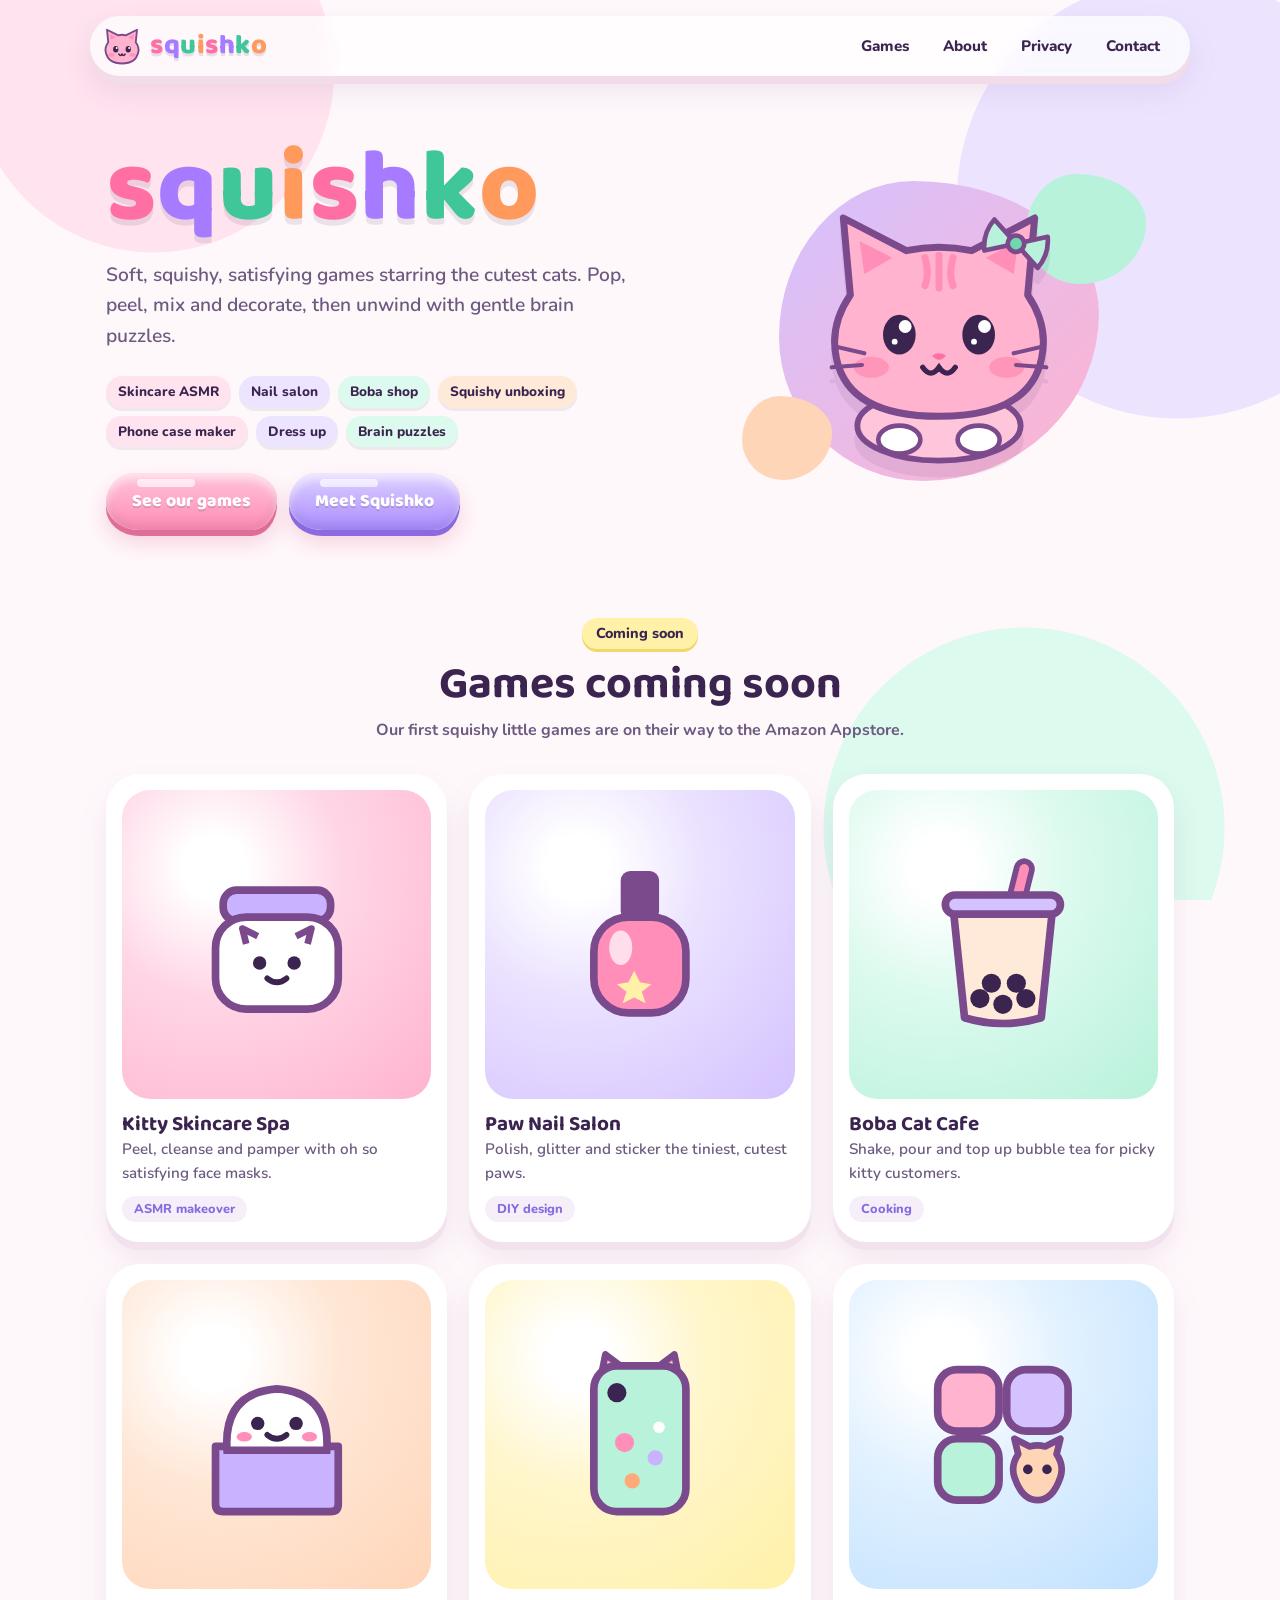
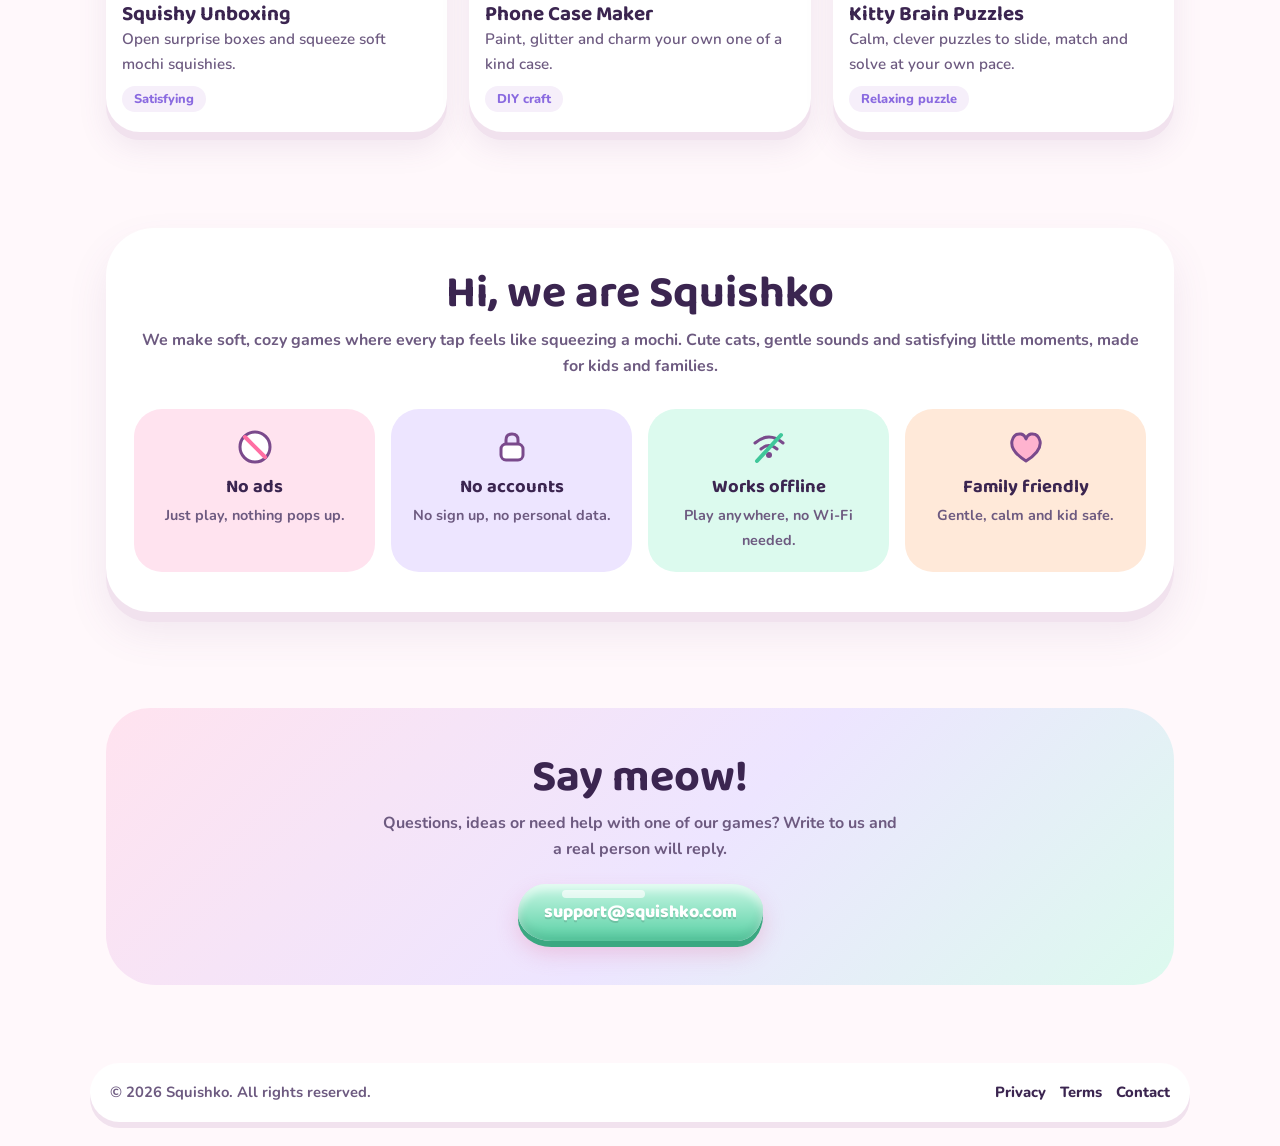
==== index.html @ 9e7a3667 "Squishko website: home, privacy, terms Co-Authored-By: Claude Opus 5.5 <noreply@anthropic.com>" ====
<!DOCTYPE html>
<html lang="en">
<head>
<meta charset="UTF-8">
<meta name="viewport" content="width=device-width, initial-scale=1.0">
<title>Squishko | Cute Cat ASMR Games</title>
<meta name="description" content="Squishko makes cute cat games full of satisfying ASMR, DIY makeovers and relaxing brain puzzles. No ads, no accounts, made for kids and families.">
<meta name="theme-color" content="#ffb3cf">
<link rel="icon" href="favicon.svg" type="image/svg+xml">
<link rel="preconnect" href="https://fonts.googleapis.com"><link rel="preconnect" href="https://fonts.gstatic.com" crossorigin>
<link href="https://fonts.googleapis.com/css2?family=Baloo+2:wght@600;800&family=Nunito:wght@600;700;800&display=swap" rel="stylesheet">
<link rel="stylesheet" href="style.css">
</head>
<body>

<nav class="nav">
  <a class="brand" href="index.html" aria-label="Squishko home"><img src="logo.svg" alt="">
    <span class="wordmark"><span>s</span><span>q</span><span>u</span><span>i</span><span>s</span><span>h</span><span>k</span><span>o</span></span></a>
  <ul><li><a href="#games">Games</a></li><li><a href="#about">About</a></li><li><a href="privacy.html">Privacy</a></li><li><a href="#contact">Contact</a></li></ul>
</nav>

<header class="hero">
  <div>
    <h1 class="wordmark big" aria-label="squishko"><span>s</span><span>q</span><span>u</span><span>i</span><span>s</span><span>h</span><span>k</span><span>o</span></h1>
    <p class="lead">Soft, squishy, satisfying games starring the cutest cats. Pop, peel, mix and decorate, then unwind with gentle brain puzzles.</p>
    <div class="tags">
      <span class="tag">Skincare ASMR</span><span class="tag">Nail salon</span><span class="tag">Boba shop</span><span class="tag">Squishy unboxing</span>
      <span class="tag">Phone case maker</span><span class="tag">Dress up</span><span class="tag">Brain puzzles</span>
    </div>
    <div class="btns"><a class="jelly" href="#games">See our games</a><a class="jelly lilac" href="#about">Meet Squishko</a></div>
  </div>
  <div class="mascot-wrap" aria-hidden="true">
    <div class="blob b1"></div><div class="blob b2"></div><div class="blob b3"></div>
    <svg class="mascot" viewBox="0 0 240 230" xmlns="http://www.w3.org/2000/svg">
      <!-- body -->
      <ellipse cx="120" cy="196" rx="70" ry="30" fill="#ffc6db" stroke="#7a4a8c" stroke-width="5"/>
      <ellipse cx="86" cy="208" rx="18" ry="12" fill="#fff" stroke="#7a4a8c" stroke-width="4"/>
      <ellipse cx="154" cy="208" rx="18" ry="12" fill="#fff" stroke="#7a4a8c" stroke-width="4"/>
      <!-- head -->
      <path d="M44 84 L38 18 L92 46 Q120 40 148 46 L202 18 L196 84 Q214 110 208 138 Q198 188 120 188 Q42 188 32 138 Q26 110 44 84Z" fill="#ffb3cf" stroke="#7a4a8c" stroke-width="6" stroke-linejoin="round"/>
      <path d="M52 38 L80 52 L56 66Z" fill="#ff8fb8"/><path d="M188 38 L160 52 L184 66Z" fill="#ff8fb8"/>
      <!-- forehead stripes -->
      <path d="M108 52 Q112 66 108 76 M120 50 L120 78 M132 52 Q128 66 132 76" stroke="#ff8fb8" stroke-width="6" stroke-linecap="round" fill="none"/>
      <!-- eyes -->
      <g class="eye"><ellipse cx="86" cy="118" rx="14" ry="17" fill="#3b2550"/><circle cx="91" cy="111" r="5.5" fill="#fff"/><circle cx="82" cy="124" r="2.5" fill="#fff"/></g>
      <g class="eye"><ellipse cx="154" cy="118" rx="14" ry="17" fill="#3b2550"/><circle cx="159" cy="111" r="5.5" fill="#fff"/><circle cx="150" cy="124" r="2.5" fill="#fff"/></g>
      <!-- blush -->
      <ellipse cx="62" cy="146" rx="15" ry="9" fill="#ff7fa8" opacity=".55"/><ellipse cx="178" cy="146" rx="15" ry="9" fill="#ff7fa8" opacity=".55"/>
      <!-- nose + mouth -->
      <path d="M114 136 Q120 132 126 136 Q120 143 114 136Z" fill="#ff6fa3"/>
      <path d="M106 146 Q113 156 120 146 Q127 156 134 146" fill="none" stroke="#3b2550" stroke-width="4.5" stroke-linecap="round"/>
      <!-- whiskers -->
      <path d="M30 128 L56 134 M28 146 L54 144 M210 128 L184 134 M212 146 L186 144" stroke="#7a4a8c" stroke-width="3.5" stroke-linecap="round"/>
      <!-- bow -->
      <g transform="translate(186 40) rotate(18)">
        <path d="M0 0 L-24 -14 Q-30 0 -24 14Z M0 0 L24 -14 Q30 0 24 14Z" fill="#b8f2db" stroke="#7a4a8c" stroke-width="4" stroke-linejoin="round"/>
        <circle r="7" fill="#6fd8b0" stroke="#7a4a8c" stroke-width="4"/>
      </g>
    </svg>
  </div>
</header>

<section id="games">
  <div class="center"><span class="soon-badge">Coming soon</span></div>
  <h2 class="section-title">Games coming soon</h2>
  <p class="section-sub">Our first squishy little games are on their way to the Amazon Appstore.</p>
  <div class="grid">
    <article class="card">
      <div class="art pink"><svg viewBox="0 0 100 100" aria-hidden="true">
        <rect x="22" y="22" width="56" height="16" rx="7" fill="#c9b2ff" stroke="#7a4a8c" stroke-width="4"/>
        <rect x="18" y="36" width="64" height="48" rx="16" fill="#fff" stroke="#7a4a8c" stroke-width="4"/>
        <path d="M34 50 L32 42 L40 46 M66 50 L68 42 L60 46" fill="none" stroke="#7a4a8c" stroke-width="3.5" stroke-linejoin="round"/>
        <circle cx="41" cy="60" r="3.5" fill="#3b2550"/><circle cx="59" cy="60" r="3.5" fill="#3b2550"/>
        <path d="M45 68 Q50 72 55 68" fill="none" stroke="#3b2550" stroke-width="3" stroke-linecap="round"/></svg></div>
      <h3>Kitty Skincare Spa</h3><p>Peel, cleanse and pamper with oh so satisfying face masks.</p><span class="pill">ASMR makeover</span>
    </article>
    <article class="card">
      <div class="art lilac"><svg viewBox="0 0 100 100" aria-hidden="true">
        <rect x="40" y="12" width="20" height="26" rx="5" fill="#7a4a8c"/>
        <rect x="26" y="36" width="48" height="50" rx="18" fill="#ff8fb8" stroke="#7a4a8c" stroke-width="4"/>
        <ellipse cx="40" cy="52" rx="6" ry="9" fill="#fff" opacity=".7"/>
        <path d="M44 70 l3 -6 l3 6 l6 1 l-5 4 l2 6 l-6 -3 l-6 3 l2 -6 l-5 -4z" fill="#fff1a8"/></svg></div>
      <h3>Paw Nail Salon</h3><p>Polish, glitter and sticker the tiniest, cutest paws.</p><span class="pill">DIY design</span>
    </article>
    <article class="card">
      <div class="art mint"><svg viewBox="0 0 100 100" aria-hidden="true">
        <rect x="54" y="6" width="8" height="34" rx="4" fill="#ff8fb8" stroke="#7a4a8c" stroke-width="3" transform="rotate(14 58 23)"/>
        <path d="M24 30 H76 L70 88 Q50 94 30 88Z" fill="#ffe9d9" stroke="#7a4a8c" stroke-width="4" stroke-linejoin="round"/>
        <rect x="20" y="24" width="60" height="10" rx="5" fill="#d4c2ff" stroke="#7a4a8c" stroke-width="4"/>
        <circle cx="38" cy="78" r="5" fill="#3b2550"/><circle cx="50" cy="81" r="5" fill="#3b2550"/><circle cx="62" cy="78" r="5" fill="#3b2550"/><circle cx="44" cy="70" r="5" fill="#3b2550"/><circle cx="57" cy="70" r="5" fill="#3b2550"/></svg></div>
      <h3>Boba Cat Cafe</h3><p>Shake, pour and top up bubble tea for picky kitty customers.</p><span class="pill">Cooking</span>
    </article>
    <article class="card">
      <div class="art peach"><svg viewBox="0 0 100 100" aria-hidden="true">
        <path d="M18 56 H82 V86 Q82 90 78 90 H22 Q18 90 18 86Z" fill="#c9b2ff" stroke="#7a4a8c" stroke-width="4" stroke-linejoin="round"/>
        <path d="M24 58 Q22 28 50 26 Q78 28 76 58Z" fill="#fff" stroke="#7a4a8c" stroke-width="4"/>
        <circle cx="40" cy="44" r="3.5" fill="#3b2550"/><circle cx="60" cy="44" r="3.5" fill="#3b2550"/>
        <ellipse cx="33" cy="51" rx="4" ry="2.5" fill="#ff8fb8"/><ellipse cx="67" cy="51" rx="4" ry="2.5" fill="#ff8fb8"/>
        <path d="M45 50 Q50 54 55 50" fill="none" stroke="#3b2550" stroke-width="3" stroke-linecap="round"/></svg></div>
      <h3>Squishy Unboxing</h3><p>Open surprise boxes and squeeze soft mochi squishies.</p><span class="pill">Satisfying</span>
    </article>
    <article class="card">
      <div class="art butter"><svg viewBox="0 0 100 100" aria-hidden="true">
        <path d="M30 18 L32 8 L40 14 M70 18 L68 8 L60 14" fill="#ffb3cf" stroke="#7a4a8c" stroke-width="3.5" stroke-linejoin="round"/>
        <rect x="26" y="14" width="48" height="76" rx="12" fill="#b8f2db" stroke="#7a4a8c" stroke-width="4"/>
        <circle cx="38" cy="28" r="5" fill="#3b2550"/>
        <circle cx="42" cy="54" r="5" fill="#ff8fb8"/><circle cx="58" cy="62" r="4" fill="#c9b2ff"/><circle cx="46" cy="74" r="4" fill="#ffaa78"/><circle cx="60" cy="46" r="3" fill="#fff"/></svg></div>
      <h3>Phone Case Maker</h3><p>Paint, glitter and charm your own one of a kind case.</p><span class="pill">DIY craft</span>
    </article>
    <article class="card">
      <div class="art sky"><svg viewBox="0 0 100 100" aria-hidden="true">
        <rect x="16" y="16" width="32" height="32" rx="10" fill="#ffb3cf" stroke="#7a4a8c" stroke-width="4"/>
        <rect x="52" y="16" width="32" height="32" rx="10" fill="#d4c2ff" stroke="#7a4a8c" stroke-width="4"/>
        <rect x="16" y="52" width="32" height="32" rx="10" fill="#b8f2db" stroke="#7a4a8c" stroke-width="4"/>
        <path d="M58 60 L56 52 L64 56 Q68 55 72 56 L80 52 L78 60 Q82 66 80 72 Q76 84 68 84 Q60 84 56 72 Q54 66 58 60Z" fill="#ffd5b8" stroke="#7a4a8c" stroke-width="3.5" stroke-linejoin="round"/>
        <circle cx="63" cy="68" r="2.5" fill="#3b2550"/><circle cx="73" cy="68" r="2.5" fill="#3b2550"/></svg></div>
      <h3>Kitty Brain Puzzles</h3><p>Calm, clever puzzles to slide, match and solve at your own pace.</p><span class="pill">Relaxing puzzle</span>
    </article>
  </div>
</section>

<section id="about">
  <div class="about">
    <h2 class="section-title">Hi, we are Squishko</h2>
    <p class="section-sub">We make soft, cozy games where every tap feels like squeezing a mochi. Cute cats, gentle sounds and satisfying little moments, made for kids and families.</p>
    <div class="features">
      <div class="feat"><div class="ico" aria-hidden="true"><svg viewBox="0 0 40 40" width="40" height="40" style="margin:0 auto"><circle cx="20" cy="20" r="15" fill="#fff" stroke="#7a4a8c" stroke-width="3"/><path d="M10 10 L30 30" stroke="#ff6fa3" stroke-width="4" stroke-linecap="round"/></svg></div><b>No ads</b><span>Just play, nothing pops up.</span></div>
      <div class="feat"><div class="ico" aria-hidden="true"><svg viewBox="0 0 40 40" width="40" height="40" style="margin:0 auto"><rect x="9" y="17" width="22" height="16" rx="5" fill="#fff" stroke="#7a4a8c" stroke-width="3"/><path d="M14 17 V13 Q14 7 20 7 Q26 7 26 13 V17" fill="none" stroke="#7a4a8c" stroke-width="3"/></svg></div><b>No accounts</b><span>No sign up, no personal data.</span></div>
      <div class="feat"><div class="ico" aria-hidden="true"><svg viewBox="0 0 40 40" width="40" height="40" style="margin:0 auto"><path d="M6 16 Q20 4 34 16" fill="none" stroke="#7a4a8c" stroke-width="3" stroke-linecap="round"/><path d="M12 22 Q20 15 28 22" fill="none" stroke="#7a4a8c" stroke-width="3" stroke-linecap="round"/><circle cx="20" cy="28" r="3" fill="#7a4a8c"/><path d="M8 34 L32 8" stroke="#3fc79a" stroke-width="4" stroke-linecap="round"/></svg></div><b>Works offline</b><span>Play anywhere, no Wi-Fi needed.</span></div>
      <div class="feat"><div class="ico" aria-hidden="true"><svg viewBox="0 0 40 40" width="40" height="40" style="margin:0 auto"><path d="M20 34 Q4 24 6 14 Q8 6 15 7 Q19 8 20 12 Q21 8 25 7 Q32 6 34 14 Q36 24 20 34Z" fill="#ffb3cf" stroke="#7a4a8c" stroke-width="3" stroke-linejoin="round"/></svg></div><b>Family friendly</b><span>Gentle, calm and kid safe.</span></div>
    </div>
  </div>
</section>

<section id="contact">
  <div class="contact">
    <h2 class="section-title">Say meow!</h2>
    <p>Questions, ideas or need help with one of our games? Write to us and a real person will reply.</p>
    <a class="jelly mint" href="mailto:support@squishko.com">support@squishko.com</a>
  </div>
</section>

<footer>
  <div>&copy; 2026 Squishko. All rights reserved.</div>
  <ul><li><a href="privacy.html">Privacy</a></li><li><a href="terms.html">Terms</a></li><li><a href="mailto:support@squishko.com">Contact</a></li></ul>
</footer>

</body>
</html>
---- style.css ----
/* Squishko: soft pastel "squishy" style */
:root{
  --pink:#ffb3cf; --pink-d:#ff86b1;
  --lilac:#d4c2ff; --lilac-d:#a98bff;
  --mint:#b8f2db; --mint-d:#6fd8b0;
  --peach:#ffd5b8; --peach-d:#ffaa78;
  --butter:#fff1a8;
  --cream:#fff8fb;
  --ink:#3b2550; --ink-soft:#6d5a80;
  --card:#ffffff;
  --r-blob:42% 58% 55% 45% / 52% 44% 56% 48%;
}
*{box-sizing:border-box;margin:0;padding:0}
html{scroll-behavior:smooth}
body{
  font-family:"Nunito",system-ui,sans-serif;
  color:var(--ink);
  background:var(--cream);
  background-image:
    radial-gradient(circle at 12% 8%, #ffe3ef 0 180px, transparent 181px),
    radial-gradient(circle at 92% 22%, #ece4ff 0 220px, transparent 221px),
    radial-gradient(circle at 80% 92%, #dcfaee 0 200px, transparent 201px);
  background-attachment:fixed;
  line-height:1.6;
  overflow-x:hidden;
}
a{color:#b04c86}
img,svg{display:block}
h1,h2,h3,.wordmark{font-family:"Baloo 2",system-ui,sans-serif;line-height:1.15}

/* ---------- nav ---------- */
.nav{
  max-width:1100px;margin:16px auto 0;padding:10px 16px 10px 12px;
  display:flex;align-items:center;justify-content:space-between;gap:12px;
  background:rgba(255,255,255,.75);backdrop-filter:blur(8px);
  border-radius:999px;box-shadow:0 8px 0 #f3dcea,0 14px 30px rgba(122,74,140,.12);
  position:sticky;top:12px;z-index:10;width:calc(100% - 32px);
}
.brand{display:flex;align-items:center;gap:8px;text-decoration:none;color:var(--ink)}
.brand img{width:40px;height:40px;animation:wobble 4s ease-in-out infinite}
.nav ul{list-style:none;display:flex;gap:6px;flex-wrap:wrap}
.nav ul a{
  display:block;padding:6px 14px;border-radius:999px;text-decoration:none;
  color:var(--ink);font-weight:800;font-size:.95rem;transition:background .2s, transform .2s;
}
.nav ul a:hover{background:#ffe6f1;transform:scale(1.06)}

/* ---------- wordmark ---------- */
.wordmark{font-weight:800;font-size:1.7rem;letter-spacing:.5px;display:inline-flex}
.wordmark span{display:inline-block;animation:bounce 2.4s ease-in-out infinite;text-shadow:0 3px 0 rgba(59,37,80,.12)}
.wordmark span:nth-child(1){color:#ff6fa3;animation-delay:0s}
.wordmark span:nth-child(2){color:#a77bff;animation-delay:.08s}
.wordmark span:nth-child(3){color:#3fc79a;animation-delay:.16s}
.wordmark span:nth-child(4){color:#ff9a5c;animation-delay:.24s}
.wordmark span:nth-child(5){color:#ff6fa3;animation-delay:.32s}
.wordmark span:nth-child(6){color:#a77bff;animation-delay:.40s}
.wordmark span:nth-child(7){color:#3fc79a;animation-delay:.48s}
.wordmark span:nth-child(8){color:#ff9a5c;animation-delay:.56s}
.wordmark.big{font-size:clamp(3.2rem,11vw,6.4rem);letter-spacing:1px}
.wordmark.big span{text-shadow:0 6px 0 rgba(59,37,80,.10)}

/* ---------- hero ---------- */
.hero{
  max-width:1100px;margin:0 auto;padding:56px 16px 40px;
  display:grid;grid-template-columns:1.1fr .9fr;gap:24px;align-items:center;position:relative;
}
.hero p.lead{font-size:1.2rem;color:var(--ink-soft);max-width:520px;margin:10px 0 24px;font-weight:600}
.tags{display:flex;flex-wrap:wrap;gap:8px;margin-bottom:26px}
.tag{padding:5px 12px;border-radius:999px;font-weight:800;font-size:.85rem;background:#fff;box-shadow:0 3px 0 rgba(59,37,80,.08)}
.tag:nth-child(4n+1){background:#ffe3ef}.tag:nth-child(4n+2){background:#ede5ff}
.tag:nth-child(4n+3){background:#dcfaee}.tag:nth-child(4n){background:#ffe9d9}
.mascot-wrap{position:relative;display:grid;place-items:center;min-height:340px}
.blob{position:absolute;border-radius:var(--r-blob);animation:morph 9s ease-in-out infinite}
.blob.b1{width:320px;height:300px;background:linear-gradient(135deg,var(--lilac),var(--pink))}
.blob.b2{width:120px;height:110px;background:var(--mint);top:4%;right:6%;animation-duration:7s}
.blob.b3{width:90px;height:84px;background:var(--peach);bottom:6%;left:8%;animation-duration:11s}
.mascot{position:relative;width:min(280px,70vw);animation:squish 2.8s ease-in-out infinite;transform-origin:50% 100%;filter:drop-shadow(0 14px 0 rgba(59,37,80,.08))}

/* ---------- jelly buttons ---------- */
.btns{display:flex;gap:12px;flex-wrap:wrap}
.jelly{
  --c1:#ffc4da;--c2:#ff8cb6;--sh:#e06d98;
  display:inline-block;padding:14px 26px;border:0;border-radius:28px 32px 26px 34px / 30px 26px 32px 28px;
  font-family:"Baloo 2",sans-serif;font-weight:800;font-size:1.1rem;color:#fff;text-decoration:none;cursor:pointer;
  background:linear-gradient(180deg,var(--c1),var(--c2));
  box-shadow:inset 0 6px 8px rgba(255,255,255,.55),inset 0 -6px 10px rgba(0,0,0,.08),0 6px 0 var(--sh),0 12px 22px rgba(224,109,152,.30);
  text-shadow:0 2px 0 rgba(0,0,0,.12);position:relative;transition:transform .15s;
}
.jelly::after{content:"";position:absolute;left:18%;top:6px;width:34%;height:8px;border-radius:99px;background:rgba(255,255,255,.65)}
.jelly:hover{animation:jelly .6s}
.jelly:active{transform:translateY(4px) scale(1.04,.92);box-shadow:inset 0 6px 8px rgba(255,255,255,.55),0 2px 0 var(--sh)}
.jelly.lilac{--c1:#e0d2ff;--c2:#a98bff;--sh:#8a6ae0}
.jelly.mint{--c1:#c9f7e5;--c2:#57cfa3;--sh:#3aa881}

/* ---------- sections ---------- */
section{max-width:1100px;margin:0 auto;padding:48px 16px}
.section-title{text-align:center;margin-bottom:8px;font-size:clamp(2rem,5vw,2.8rem)}
.section-sub{text-align:center;color:var(--ink-soft);font-weight:700;margin-bottom:30px}
.soon-badge{display:inline-block;padding:4px 14px;border-radius:999px;background:var(--butter);font-weight:800;font-size:.9rem;margin-bottom:10px;box-shadow:0 3px 0 #f0d86a}
.center{text-align:center}

/* game placeholder cards */
.grid{display:grid;grid-template-columns:repeat(3,1fr);gap:22px}
.card{
  background:var(--card);border-radius:34px;padding:16px 16px 20px;
  box-shadow:0 8px 0 #f1e2ee,0 16px 30px rgba(122,74,140,.10);
  transition:transform .25s cubic-bezier(.3,1.6,.5,1);
}
.card:hover{transform:translateY(-6px) rotate(-1deg) scale(1.02)}
.card .art{
  aspect-ratio:1/1;border-radius:28px;display:grid;place-items:center;margin-bottom:14px;position:relative;overflow:hidden;
}
.card .art svg{width:62%;height:62%;animation:squish 3s ease-in-out infinite;transform-origin:50% 90%}
.card:nth-child(2) .art svg{animation-delay:.3s}.card:nth-child(3) .art svg{animation-delay:.6s}
.card:nth-child(4) .art svg{animation-delay:.9s}.card:nth-child(5) .art svg{animation-delay:1.2s}.card:nth-child(6) .art svg{animation-delay:1.5s}
.art.pink{background:radial-gradient(circle at 30% 25%,#fff 0 10%,#ffd6e6 40%,#ffb3cf)}
.art.lilac{background:radial-gradient(circle at 30% 25%,#fff 0 10%,#ebe2ff 40%,#d4c2ff)}
.art.mint{background:radial-gradient(circle at 30% 25%,#fff 0 10%,#dcfaee 40%,#b8f2db)}
.art.peach{background:radial-gradient(circle at 30% 25%,#fff 0 10%,#ffe7d6 40%,#ffd5b8)}
.art.butter{background:radial-gradient(circle at 30% 25%,#fff 0 10%,#fff6cc 40%,#fff1a8)}
.art.sky{background:radial-gradient(circle at 30% 25%,#fff 0 10%,#e1f1ff 40%,#bfe0ff)}
.card h3{font-size:1.3rem}
.card p{color:var(--ink-soft);font-weight:600;font-size:.95rem}
.card .pill{display:inline-block;margin-top:10px;padding:3px 12px;border-radius:999px;background:#f6effa;font-weight:800;font-size:.8rem;color:#8a6ae0}

/* about features */
.about{
  background:#fff;border-radius:48px 40px 52px 44px;padding:40px 28px;
  box-shadow:0 10px 0 #f1e2ee,0 20px 40px rgba(122,74,140,.10);
}
.features{display:grid;grid-template-columns:repeat(4,1fr);gap:16px;margin-top:26px}
.feat{border-radius:28px;padding:18px 14px;text-align:center;font-weight:700}
.feat .ico{font-size:1.9rem;line-height:1;margin-bottom:6px}
.feat b{display:block;font-family:"Baloo 2",sans-serif;font-size:1.15rem}
.feat span{color:var(--ink-soft);font-size:.9rem}
.feat:nth-child(1){background:#ffe3ef}.feat:nth-child(2){background:#ede5ff}.feat:nth-child(3){background:#dcfaee}.feat:nth-child(4){background:#ffe9d9}

/* contact */
.contact{
  text-align:center;background:linear-gradient(135deg,#ffe3ef,#ede5ff 55%,#dcfaee);
  border-radius:44px 52px 40px 50px;padding:44px 20px;
}
.contact p{color:var(--ink-soft);font-weight:700;margin:8px auto 22px;max-width:520px}

/* footer */
footer{
  max-width:1100px;margin:30px auto 24px;padding:18px 20px;width:calc(100% - 32px);
  display:flex;justify-content:space-between;align-items:center;gap:12px;flex-wrap:wrap;
  background:#fff;border-radius:999px;font-weight:700;color:var(--ink-soft);font-size:.92rem;
  box-shadow:0 6px 0 #f1e2ee;
}
footer ul{list-style:none;display:flex;gap:14px}
footer a{color:var(--ink);text-decoration:none;font-weight:800}
footer a:hover{color:#ff6fa3}

/* prose pages */
.prose{
  max-width:820px;margin:34px auto;padding:36px 28px;width:calc(100% - 32px);
  background:#fff;border-radius:40px;box-shadow:0 10px 0 #f1e2ee,0 20px 40px rgba(122,74,140,.08);
}
.prose h1{font-size:clamp(2.1rem,6vw,2.8rem);color:#ff6fa3}
.prose .meta{color:var(--ink-soft);font-weight:700;margin-bottom:18px}
.prose h2{font-size:1.4rem;margin:26px 0 6px;color:#8a6ae0}
.prose p,.prose li{margin-bottom:10px}
.prose ul{padding-left:4px;list-style:none}
.prose ul li{position:relative;padding-left:28px}
.prose ul li::before{content:"";position:absolute;left:4px;top:.45em;width:13px;height:13px;border-radius:50% 45% 55% 50%;background:var(--pink)}
.prose ul li:nth-child(3n+2)::before{background:var(--lilac)}
.prose ul li:nth-child(3n)::before{background:var(--mint-d)}

/* ---------- animations ---------- */
@keyframes bounce{0%,100%{transform:translateY(0) scale(1,1)}20%{transform:translateY(-8px) scale(.94,1.08)}40%{transform:translateY(0) scale(1.08,.92)}55%{transform:translateY(0) scale(1,1)}}
@keyframes squish{0%,100%{transform:scale(1,1)}45%{transform:scale(1.06,.93)}70%{transform:scale(.97,1.04)}}
@keyframes jelly{0%{transform:scale(1,1)}30%{transform:scale(1.12,.88)}50%{transform:scale(.92,1.08)}70%{transform:scale(1.04,.96)}100%{transform:scale(1,1)}}
@keyframes morph{0%,100%{border-radius:42% 58% 55% 45% / 52% 44% 56% 48%}50%{border-radius:58% 42% 46% 54% / 45% 56% 44% 55%}}
@keyframes wobble{0%,100%{transform:rotate(0)}50%{transform:rotate(-8deg)}}
@keyframes blink{0%,92%,100%{transform:scaleY(1)}95%{transform:scaleY(.1)}}
.eye{animation:blink 4.5s infinite;transform-box:fill-box;transform-origin:center}

@media (prefers-reduced-motion:reduce){*{animation:none!important;transition:none!important}}

/* ---------- responsive ---------- */
@media (max-width:900px){
  .grid{grid-template-columns:repeat(2,1fr)}
  .features{grid-template-columns:repeat(2,1fr)}
}
@media (max-width:720px){
  .hero{grid-template-columns:1fr;text-align:center;padding-top:34px}
  .hero p.lead{margin-left:auto;margin-right:auto}
  .tags,.btns{justify-content:center}
  .mascot-wrap{min-height:280px;order:-1}
  .blob.b1{width:250px;height:235px}
  .nav{border-radius:30px}
  .nav ul a{padding:6px 10px;font-size:.88rem}
}
@media (max-width:520px){
  .grid{grid-template-columns:1fr 1fr;gap:14px}
  .card{padding:10px 10px 14px;border-radius:26px}
  .card .art{border-radius:20px}
  .card h3{font-size:1.05rem}.card p{font-size:.84rem}
  .about{padding:30px 16px}
  .features{grid-template-columns:1fr 1fr;gap:10px}
  footer{border-radius:30px;justify-content:center;text-align:center}
  .nav .wordmark{display:none}
  .nav ul a{padding:6px 8px;font-size:.86rem}
  .nav ul{gap:0}
  .prose{padding:26px 18px;border-radius:30px}
}
@media (max-width:340px){.nav ul li:nth-child(2){display:none}}
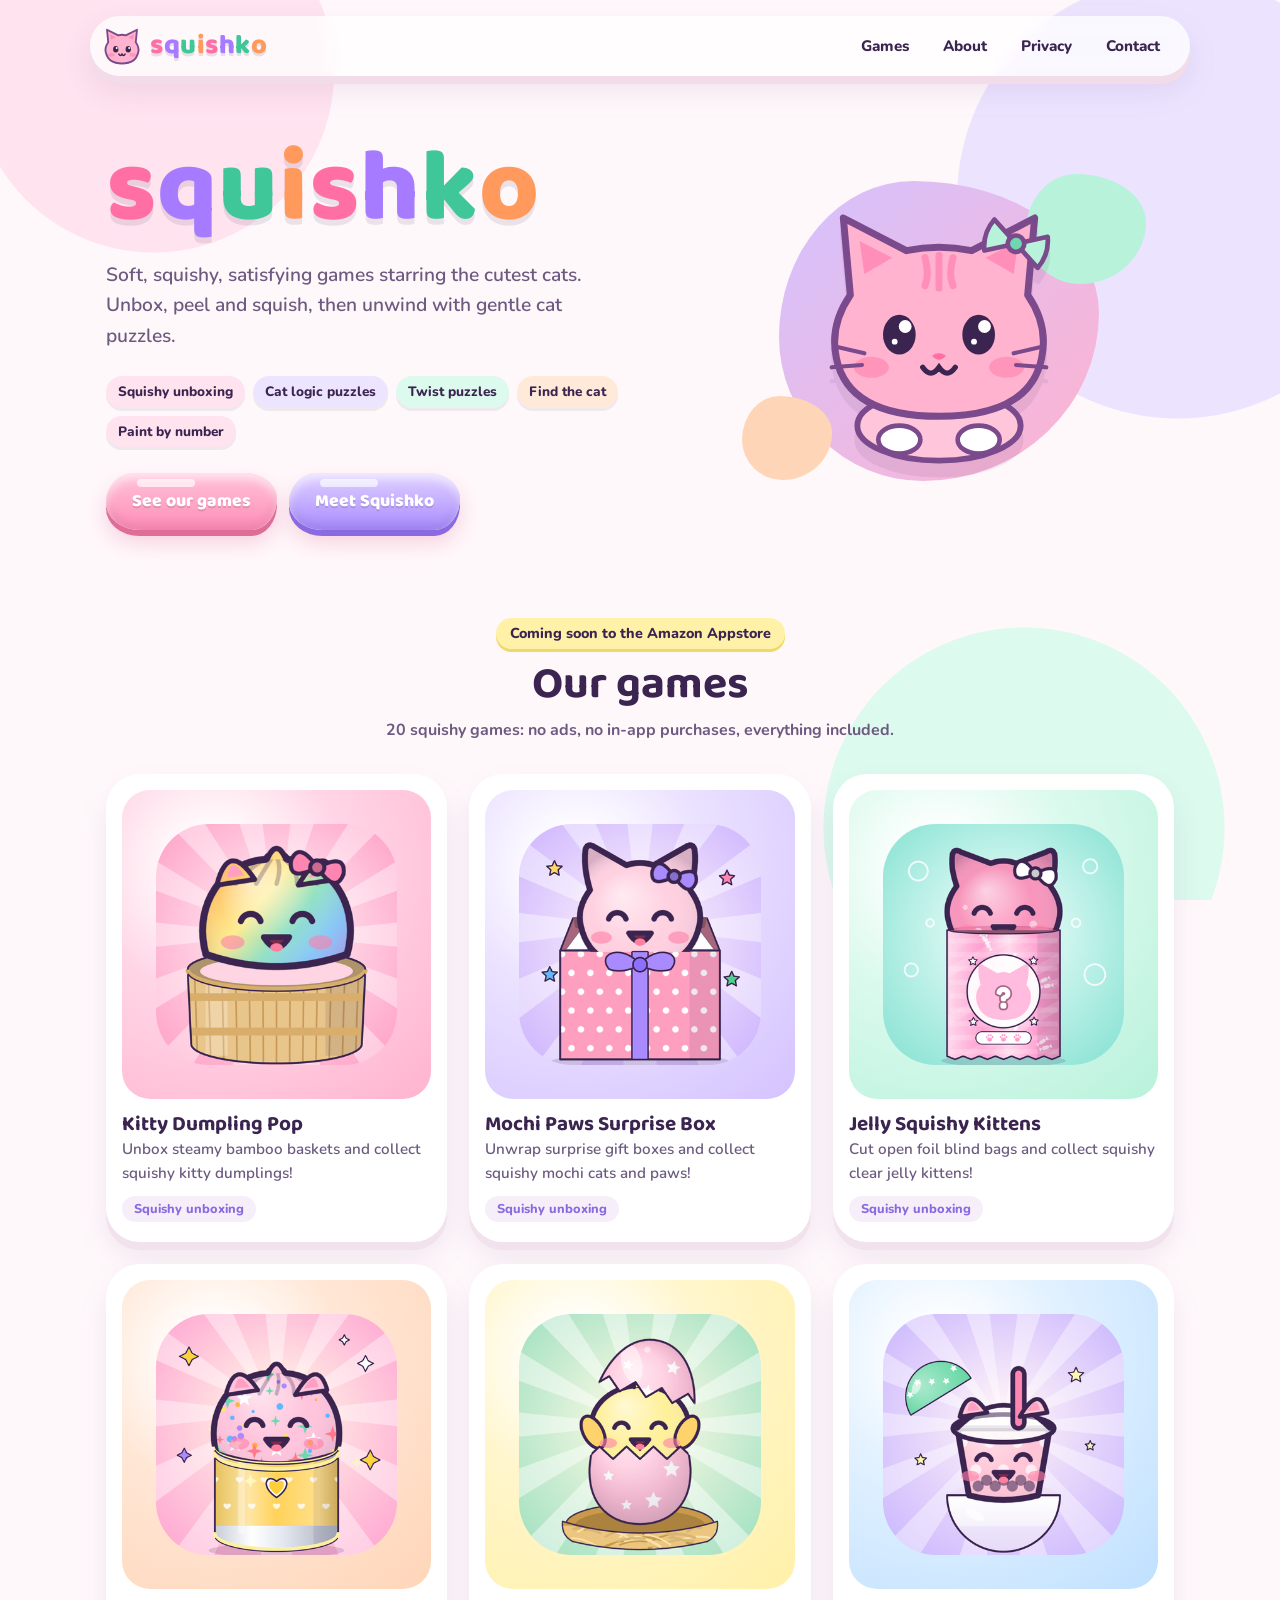
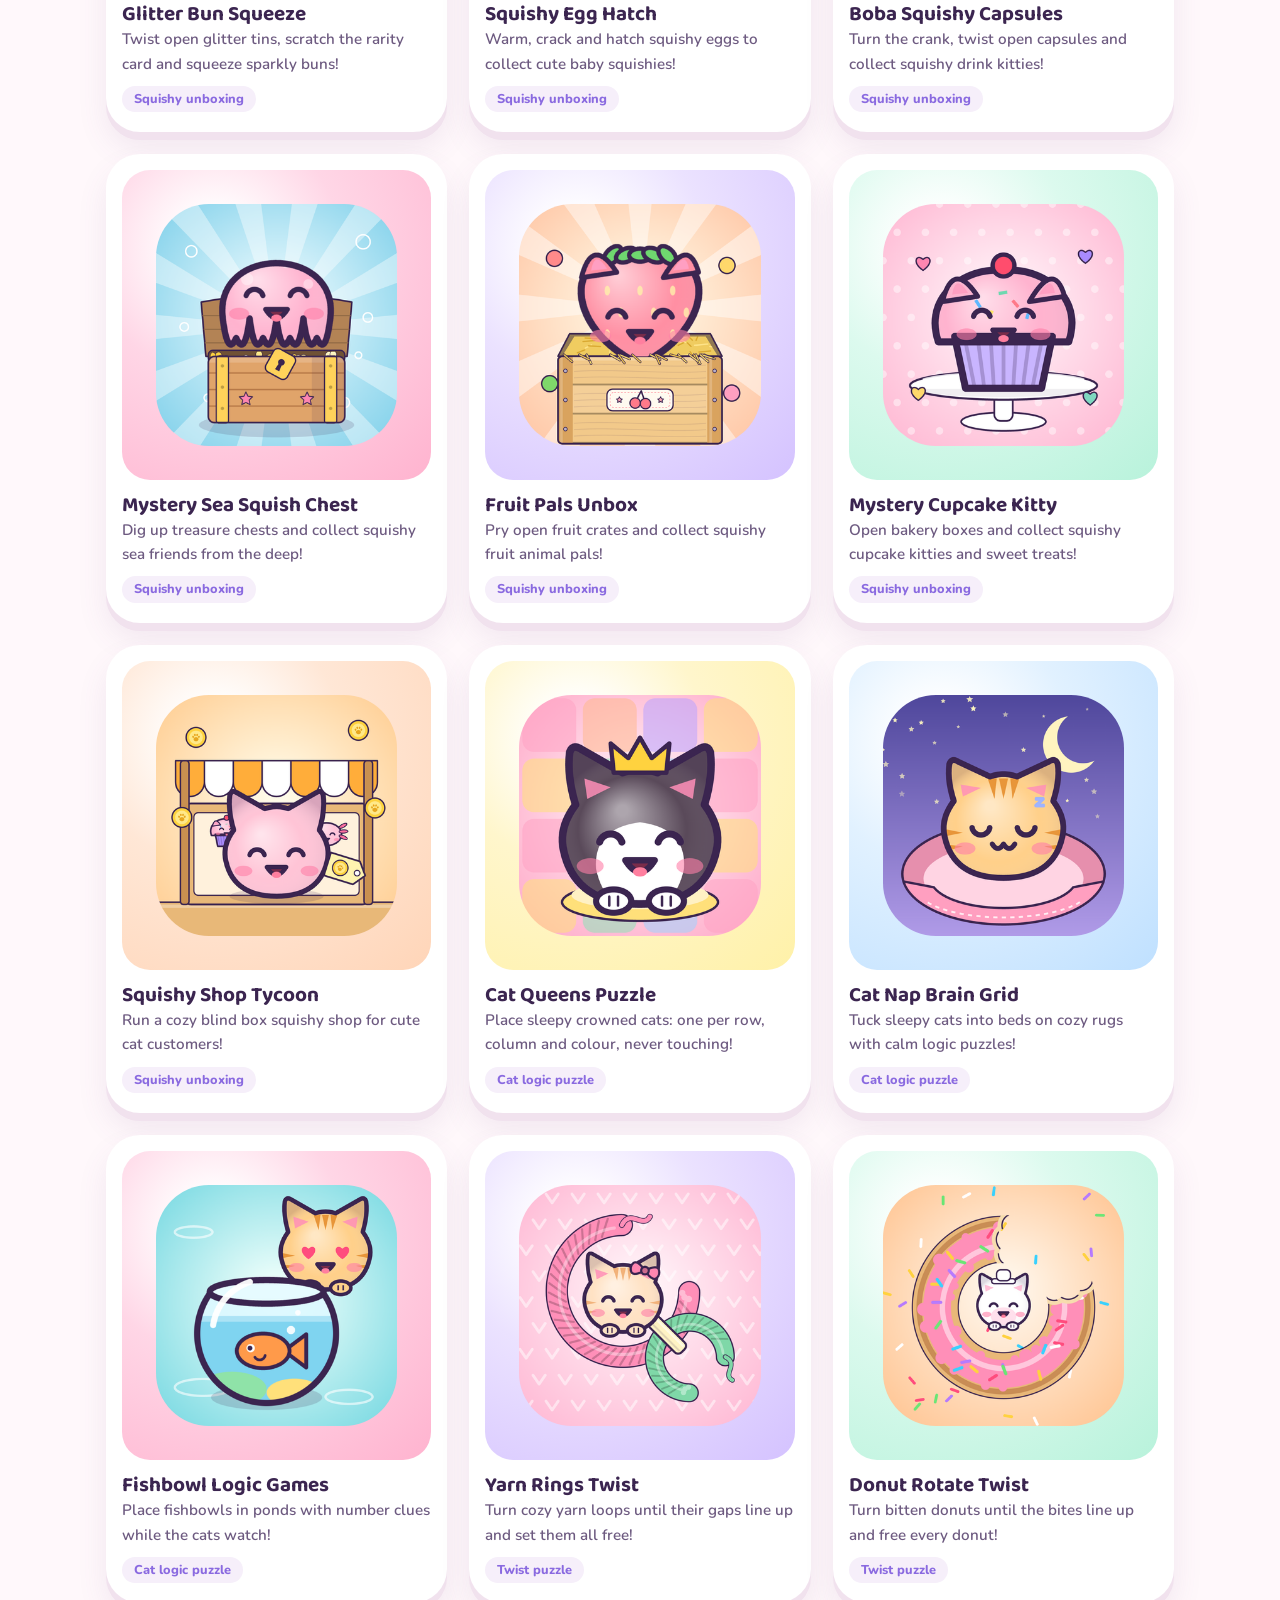
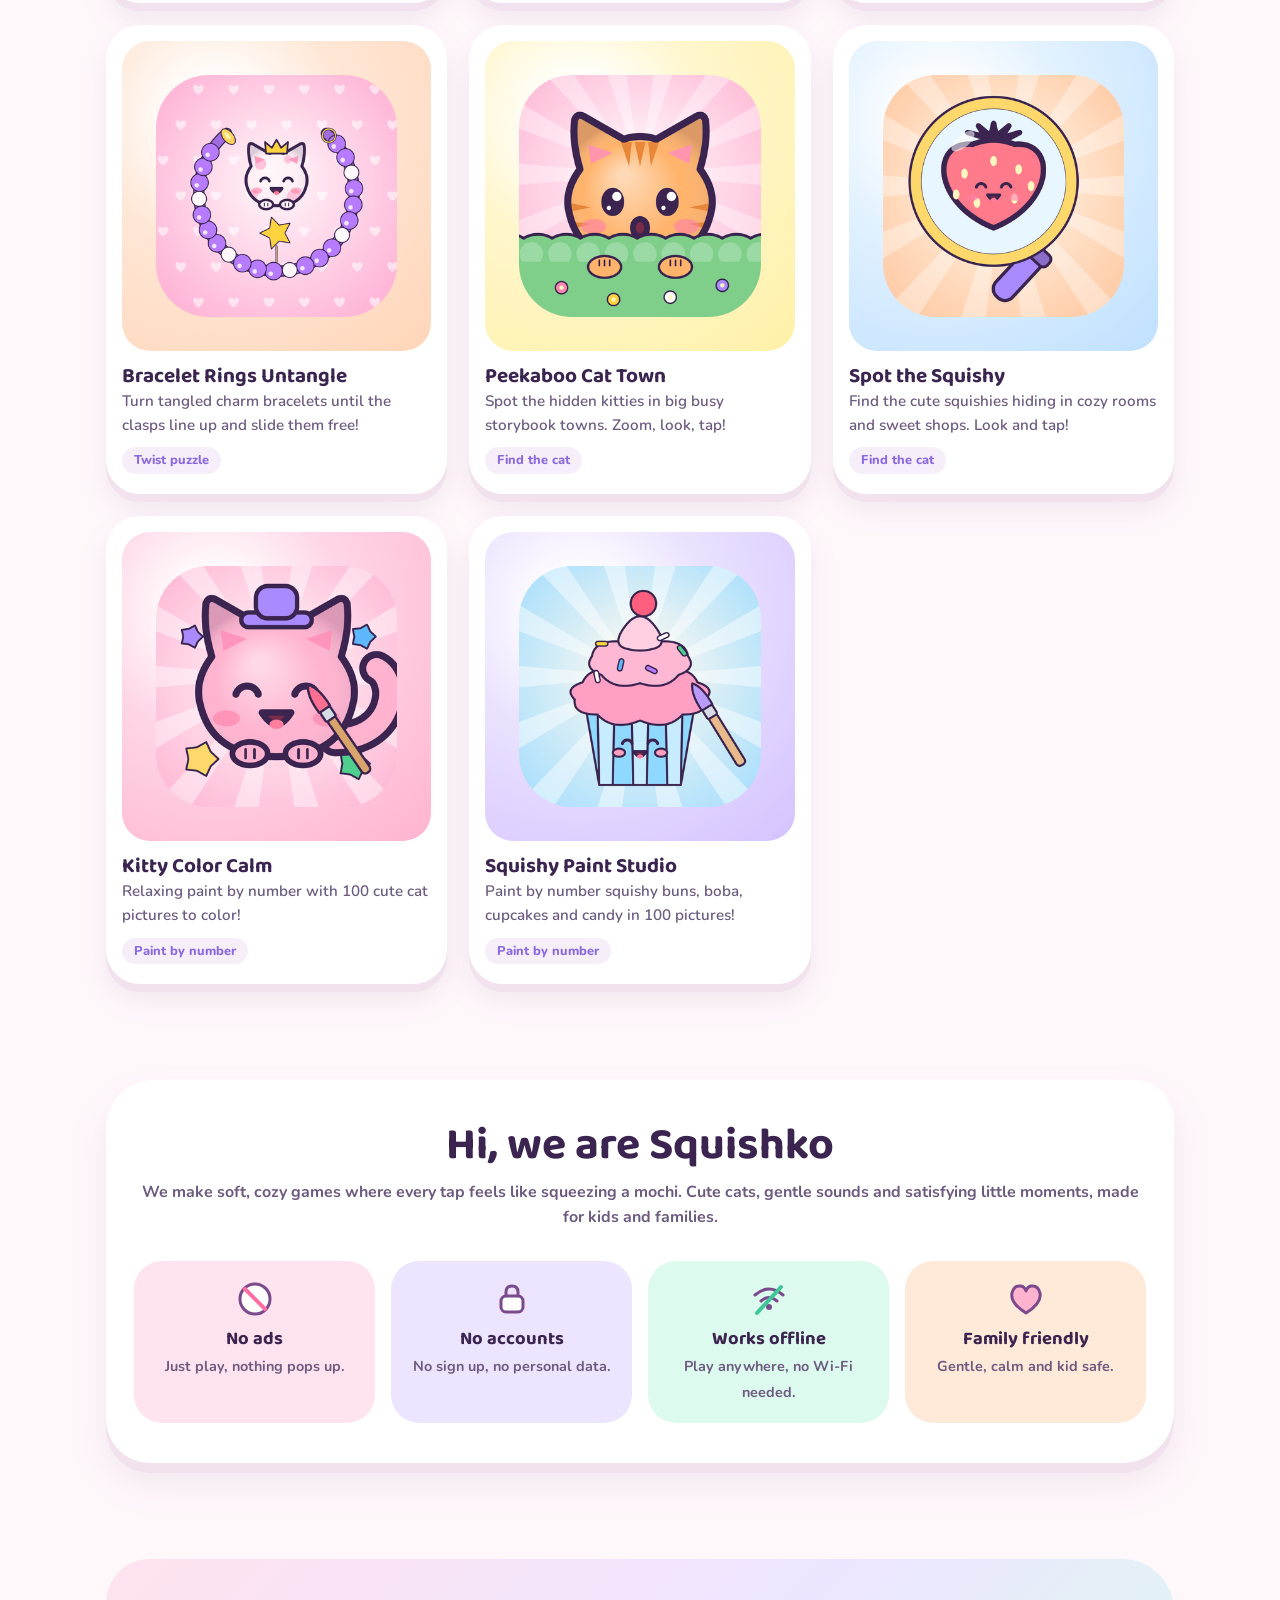
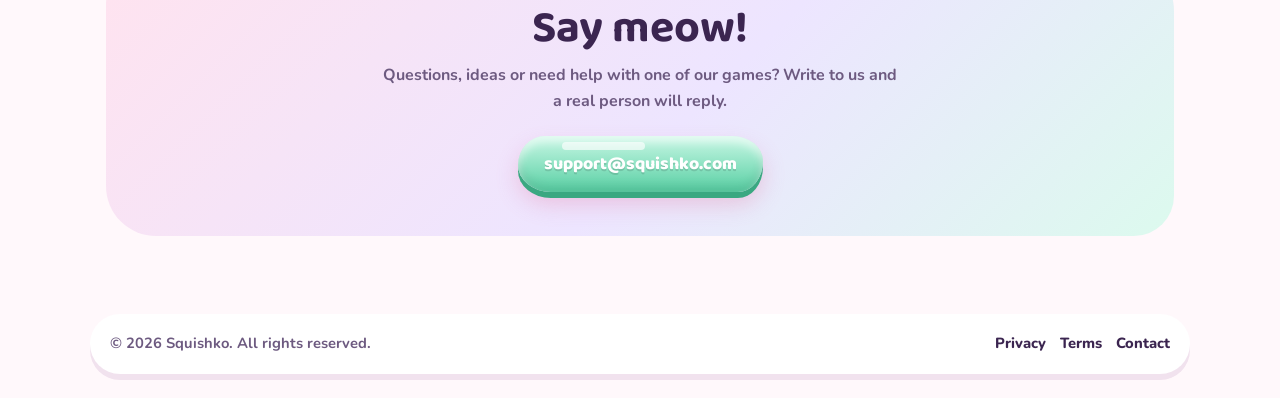
==== commit ad0fae2b: "Games grid: the 20 Squishko games Co-Authored-By: Claude Opus 5.5 <noreply@anthropic.com>" ====
--- a/index.html
+++ b/index.html
@@ -22,10 +22,10 @@
 <header class="hero">
   <div>
     <h1 class="wordmark big" aria-label="squishko"><span>s</span><span>q</span><span>u</span><span>i</span><span>s</span><span>h</span><span>k</span><span>o</span></h1>
-    <p class="lead">Soft, squishy, satisfying games starring the cutest cats. Pop, peel, mix and decorate, then unwind with gentle brain puzzles.</p>
+    <p class="lead">Soft, squishy, satisfying games starring the cutest cats. Unbox, peel and squish, then unwind with gentle cat puzzles.</p>
     <div class="tags">
-      <span class="tag">Skincare ASMR</span><span class="tag">Nail salon</span><span class="tag">Boba shop</span><span class="tag">Squishy unboxing</span>
-      <span class="tag">Phone case maker</span><span class="tag">Dress up</span><span class="tag">Brain puzzles</span>
+      <span class="tag">Squishy unboxing</span><span class="tag">Cat logic puzzles</span><span class="tag">Twist puzzles</span>
+      <span class="tag">Find the cat</span><span class="tag">Paint by number</span>
     </div>
     <div class="btns"><a class="jelly" href="#games">See our games</a><a class="jelly lilac" href="#about">Meet Squishko</a></div>
   </div>
@@ -61,60 +61,89 @@
 </header>
 
 <section id="games">
-  <div class="center"><span class="soon-badge">Coming soon</span></div>
-  <h2 class="section-title">Games coming soon</h2>
-  <p class="section-sub">Our first squishy little games are on their way to the Amazon Appstore.</p>
+  <div class="center"><span class="soon-badge">Coming soon to the Amazon Appstore</span></div>
+  <h2 class="section-title">Our games</h2>
+  <p class="section-sub">20 squishy games: no ads, no in-app purchases, everything included.</p>
   <div class="grid">
     <article class="card">
-      <div class="art pink"><svg viewBox="0 0 100 100" aria-hidden="true">
-        <rect x="22" y="22" width="56" height="16" rx="7" fill="#c9b2ff" stroke="#7a4a8c" stroke-width="4"/>
-        <rect x="18" y="36" width="64" height="48" rx="16" fill="#fff" stroke="#7a4a8c" stroke-width="4"/>
-        <path d="M34 50 L32 42 L40 46 M66 50 L68 42 L60 46" fill="none" stroke="#7a4a8c" stroke-width="3.5" stroke-linejoin="round"/>
-        <circle cx="41" cy="60" r="3.5" fill="#3b2550"/><circle cx="59" cy="60" r="3.5" fill="#3b2550"/>
-        <path d="M45 68 Q50 72 55 68" fill="none" stroke="#3b2550" stroke-width="3" stroke-linecap="round"/></svg></div>
-      <h3>Kitty Skincare Spa</h3><p>Peel, cleanse and pamper with oh so satisfying face masks.</p><span class="pill">ASMR makeover</span>
+      <div class="art pink"><img src="games/kittybun.png" alt="Kitty Dumpling Pop icon" width="192" height="192" loading="lazy" style="width:78%;height:78%;border-radius:22%;object-fit:cover"></div>
+      <h3>Kitty Dumpling Pop</h3><p>Unbox steamy bamboo baskets and collect squishy kitty dumplings!</p><span class="pill">Squishy unboxing</span>
     </article>
     <article class="card">
-      <div class="art lilac"><svg viewBox="0 0 100 100" aria-hidden="true">
-        <rect x="40" y="12" width="20" height="26" rx="5" fill="#7a4a8c"/>
-        <rect x="26" y="36" width="48" height="50" rx="18" fill="#ff8fb8" stroke="#7a4a8c" stroke-width="4"/>
-        <ellipse cx="40" cy="52" rx="6" ry="9" fill="#fff" opacity=".7"/>
-        <path d="M44 70 l3 -6 l3 6 l6 1 l-5 4 l2 6 l-6 -3 l-6 3 l2 -6 l-5 -4z" fill="#fff1a8"/></svg></div>
-      <h3>Paw Nail Salon</h3><p>Polish, glitter and sticker the tiniest, cutest paws.</p><span class="pill">DIY design</span>
+      <div class="art lilac"><img src="games/mochibox.png" alt="Mochi Paws Surprise Box icon" width="192" height="192" loading="lazy" style="width:78%;height:78%;border-radius:22%;object-fit:cover"></div>
+      <h3>Mochi Paws Surprise Box</h3><p>Unwrap surprise gift boxes and collect squishy mochi cats and paws!</p><span class="pill">Squishy unboxing</span>
     </article>
     <article class="card">
-      <div class="art mint"><svg viewBox="0 0 100 100" aria-hidden="true">
-        <rect x="54" y="6" width="8" height="34" rx="4" fill="#ff8fb8" stroke="#7a4a8c" stroke-width="3" transform="rotate(14 58 23)"/>
-        <path d="M24 30 H76 L70 88 Q50 94 30 88Z" fill="#ffe9d9" stroke="#7a4a8c" stroke-width="4" stroke-linejoin="round"/>
-        <rect x="20" y="24" width="60" height="10" rx="5" fill="#d4c2ff" stroke="#7a4a8c" stroke-width="4"/>
-        <circle cx="38" cy="78" r="5" fill="#3b2550"/><circle cx="50" cy="81" r="5" fill="#3b2550"/><circle cx="62" cy="78" r="5" fill="#3b2550"/><circle cx="44" cy="70" r="5" fill="#3b2550"/><circle cx="57" cy="70" r="5" fill="#3b2550"/></svg></div>
-      <h3>Boba Cat Cafe</h3><p>Shake, pour and top up bubble tea for picky kitty customers.</p><span class="pill">Cooking</span>
+      <div class="art mint"><img src="games/jellykit.png" alt="Jelly Squishy Kittens icon" width="192" height="192" loading="lazy" style="width:78%;height:78%;border-radius:22%;object-fit:cover"></div>
+      <h3>Jelly Squishy Kittens</h3><p>Cut open foil blind bags and collect squishy clear jelly kittens!</p><span class="pill">Squishy unboxing</span>
     </article>
     <article class="card">
-      <div class="art peach"><svg viewBox="0 0 100 100" aria-hidden="true">
-        <path d="M18 56 H82 V86 Q82 90 78 90 H22 Q18 90 18 86Z" fill="#c9b2ff" stroke="#7a4a8c" stroke-width="4" stroke-linejoin="round"/>
-        <path d="M24 58 Q22 28 50 26 Q78 28 76 58Z" fill="#fff" stroke="#7a4a8c" stroke-width="4"/>
-        <circle cx="40" cy="44" r="3.5" fill="#3b2550"/><circle cx="60" cy="44" r="3.5" fill="#3b2550"/>
-        <ellipse cx="33" cy="51" rx="4" ry="2.5" fill="#ff8fb8"/><ellipse cx="67" cy="51" rx="4" ry="2.5" fill="#ff8fb8"/>
-        <path d="M45 50 Q50 54 55 50" fill="none" stroke="#3b2550" stroke-width="3" stroke-linecap="round"/></svg></div>
-      <h3>Squishy Unboxing</h3><p>Open surprise boxes and squeeze soft mochi squishies.</p><span class="pill">Satisfying</span>
+      <div class="art peach"><img src="games/glitterbun.png" alt="Glitter Bun Squeeze icon" width="192" height="192" loading="lazy" style="width:78%;height:78%;border-radius:22%;object-fit:cover"></div>
+      <h3>Glitter Bun Squeeze</h3><p>Twist open glitter tins, scratch the rarity card and squeeze sparkly buns!</p><span class="pill">Squishy unboxing</span>
     </article>
     <article class="card">
-      <div class="art butter"><svg viewBox="0 0 100 100" aria-hidden="true">
-        <path d="M30 18 L32 8 L40 14 M70 18 L68 8 L60 14" fill="#ffb3cf" stroke="#7a4a8c" stroke-width="3.5" stroke-linejoin="round"/>
-        <rect x="26" y="14" width="48" height="76" rx="12" fill="#b8f2db" stroke="#7a4a8c" stroke-width="4"/>
-        <circle cx="38" cy="28" r="5" fill="#3b2550"/>
-        <circle cx="42" cy="54" r="5" fill="#ff8fb8"/><circle cx="58" cy="62" r="4" fill="#c9b2ff"/><circle cx="46" cy="74" r="4" fill="#ffaa78"/><circle cx="60" cy="46" r="3" fill="#fff"/></svg></div>
-      <h3>Phone Case Maker</h3><p>Paint, glitter and charm your own one of a kind case.</p><span class="pill">DIY craft</span>
+      <div class="art butter"><img src="games/egghatch.png" alt="Squishy Egg Hatch icon" width="192" height="192" loading="lazy" style="width:78%;height:78%;border-radius:22%;object-fit:cover"></div>
+      <h3>Squishy Egg Hatch</h3><p>Warm, crack and hatch squishy eggs to collect cute baby squishies!</p><span class="pill">Squishy unboxing</span>
     </article>
     <article class="card">
-      <div class="art sky"><svg viewBox="0 0 100 100" aria-hidden="true">
-        <rect x="16" y="16" width="32" height="32" rx="10" fill="#ffb3cf" stroke="#7a4a8c" stroke-width="4"/>
-        <rect x="52" y="16" width="32" height="32" rx="10" fill="#d4c2ff" stroke="#7a4a8c" stroke-width="4"/>
-        <rect x="16" y="52" width="32" height="32" rx="10" fill="#b8f2db" stroke="#7a4a8c" stroke-width="4"/>
-        <path d="M58 60 L56 52 L64 56 Q68 55 72 56 L80 52 L78 60 Q82 66 80 72 Q76 84 68 84 Q60 84 56 72 Q54 66 58 60Z" fill="#ffd5b8" stroke="#7a4a8c" stroke-width="3.5" stroke-linejoin="round"/>
-        <circle cx="63" cy="68" r="2.5" fill="#3b2550"/><circle cx="73" cy="68" r="2.5" fill="#3b2550"/></svg></div>
-      <h3>Kitty Brain Puzzles</h3><p>Calm, clever puzzles to slide, match and solve at your own pace.</p><span class="pill">Relaxing puzzle</span>
+      <div class="art sky"><img src="games/bobacaps.png" alt="Boba Squishy Capsules icon" width="192" height="192" loading="lazy" style="width:78%;height:78%;border-radius:22%;object-fit:cover"></div>
+      <h3>Boba Squishy Capsules</h3><p>Turn the crank, twist open capsules and collect squishy drink kitties!</p><span class="pill">Squishy unboxing</span>
+    </article>
+    <article class="card">
+      <div class="art pink"><img src="games/seachest.png" alt="Mystery Sea Squish Chest icon" width="192" height="192" loading="lazy" style="width:78%;height:78%;border-radius:22%;object-fit:cover"></div>
+      <h3>Mystery Sea Squish Chest</h3><p>Dig up treasure chests and collect squishy sea friends from the deep!</p><span class="pill">Squishy unboxing</span>
+    </article>
+    <article class="card">
+      <div class="art lilac"><img src="games/fruitpals.png" alt="Fruit Pals Unbox icon" width="192" height="192" loading="lazy" style="width:78%;height:78%;border-radius:22%;object-fit:cover"></div>
+      <h3>Fruit Pals Unbox</h3><p>Pry open fruit crates and collect squishy fruit animal pals!</p><span class="pill">Squishy unboxing</span>
+    </article>
+    <article class="card">
+      <div class="art mint"><img src="games/cupcakecat.png" alt="Mystery Cupcake Kitty icon" width="192" height="192" loading="lazy" style="width:78%;height:78%;border-radius:22%;object-fit:cover"></div>
+      <h3>Mystery Cupcake Kitty</h3><p>Open bakery boxes and collect squishy cupcake kitties and sweet treats!</p><span class="pill">Squishy unboxing</span>
+    </article>
+    <article class="card">
+      <div class="art peach"><img src="games/squishshop.png" alt="Squishy Shop Tycoon icon" width="192" height="192" loading="lazy" style="width:78%;height:78%;border-radius:22%;object-fit:cover"></div>
+      <h3>Squishy Shop Tycoon</h3><p>Run a cozy blind box squishy shop for cute cat customers!</p><span class="pill">Squishy unboxing</span>
+    </article>
+    <article class="card">
+      <div class="art butter"><img src="games/catqueens.png" alt="Cat Queens Puzzle icon" width="192" height="192" loading="lazy" style="width:78%;height:78%;border-radius:22%;object-fit:cover"></div>
+      <h3>Cat Queens Puzzle</h3><p>Place sleepy crowned cats: one per row, column and colour, never touching!</p><span class="pill">Cat logic puzzle</span>
+    </article>
+    <article class="card">
+      <div class="art sky"><img src="games/catnap.png" alt="Cat Nap Brain Grid icon" width="192" height="192" loading="lazy" style="width:78%;height:78%;border-radius:22%;object-fit:cover"></div>
+      <h3>Cat Nap Brain Grid</h3><p>Tuck sleepy cats into beds on cozy rugs with calm logic puzzles!</p><span class="pill">Cat logic puzzle</span>
+    </article>
+    <article class="card">
+      <div class="art pink"><img src="games/fishbowl.png" alt="Fishbowl Logic Games icon" width="192" height="192" loading="lazy" style="width:78%;height:78%;border-radius:22%;object-fit:cover"></div>
+      <h3>Fishbowl Logic Games</h3><p>Place fishbowls in ponds with number clues while the cats watch!</p><span class="pill">Cat logic puzzle</span>
+    </article>
+    <article class="card">
+      <div class="art lilac"><img src="games/yarnrings.png" alt="Yarn Rings Twist icon" width="192" height="192" loading="lazy" style="width:78%;height:78%;border-radius:22%;object-fit:cover"></div>
+      <h3>Yarn Rings Twist</h3><p>Turn cozy yarn loops until their gaps line up and set them all free!</p><span class="pill">Twist puzzle</span>
+    </article>
+    <article class="card">
+      <div class="art mint"><img src="games/donutrings.png" alt="Donut Rotate Twist icon" width="192" height="192" loading="lazy" style="width:78%;height:78%;border-radius:22%;object-fit:cover"></div>
+      <h3>Donut Rotate Twist</h3><p>Turn bitten donuts until the bites line up and free every donut!</p><span class="pill">Twist puzzle</span>
+    </article>
+    <article class="card">
+      <div class="art peach"><img src="games/bracelets.png" alt="Bracelet Rings Untangle icon" width="192" height="192" loading="lazy" style="width:78%;height:78%;border-radius:22%;object-fit:cover"></div>
+      <h3>Bracelet Rings Untangle</h3><p>Turn tangled charm bracelets until the clasps line up and slide them free!</p><span class="pill">Twist puzzle</span>
+    </article>
+    <article class="card">
+      <div class="art butter"><img src="games/peekaboo.png" alt="Peekaboo Cat Town icon" width="192" height="192" loading="lazy" style="width:78%;height:78%;border-radius:22%;object-fit:cover"></div>
+      <h3>Peekaboo Cat Town</h3><p>Spot the hidden kitties in big busy storybook towns. Zoom, look, tap!</p><span class="pill">Find the cat</span>
+    </article>
+    <article class="card">
+      <div class="art sky"><img src="games/spotsquish.png" alt="Spot the Squishy icon" width="192" height="192" loading="lazy" style="width:78%;height:78%;border-radius:22%;object-fit:cover"></div>
+      <h3>Spot the Squishy</h3><p>Find the cute squishies hiding in cozy rooms and sweet shops. Look and tap!</p><span class="pill">Find the cat</span>
+    </article>
+    <article class="card">
+      <div class="art pink"><img src="games/kittycolor.png" alt="Kitty Color Calm icon" width="192" height="192" loading="lazy" style="width:78%;height:78%;border-radius:22%;object-fit:cover"></div>
+      <h3>Kitty Color Calm</h3><p>Relaxing paint by number with 100 cute cat pictures to color!</p><span class="pill">Paint by number</span>
+    </article>
+    <article class="card">
+      <div class="art lilac"><img src="games/squishpaint.png" alt="Squishy Paint Studio icon" width="192" height="192" loading="lazy" style="width:78%;height:78%;border-radius:22%;object-fit:cover"></div>
+      <h3>Squishy Paint Studio</h3><p>Paint by number squishy buns, boba, cupcakes and candy in 100 pictures!</p><span class="pill">Paint by number</span>
     </article>
   </div>
 </section>
